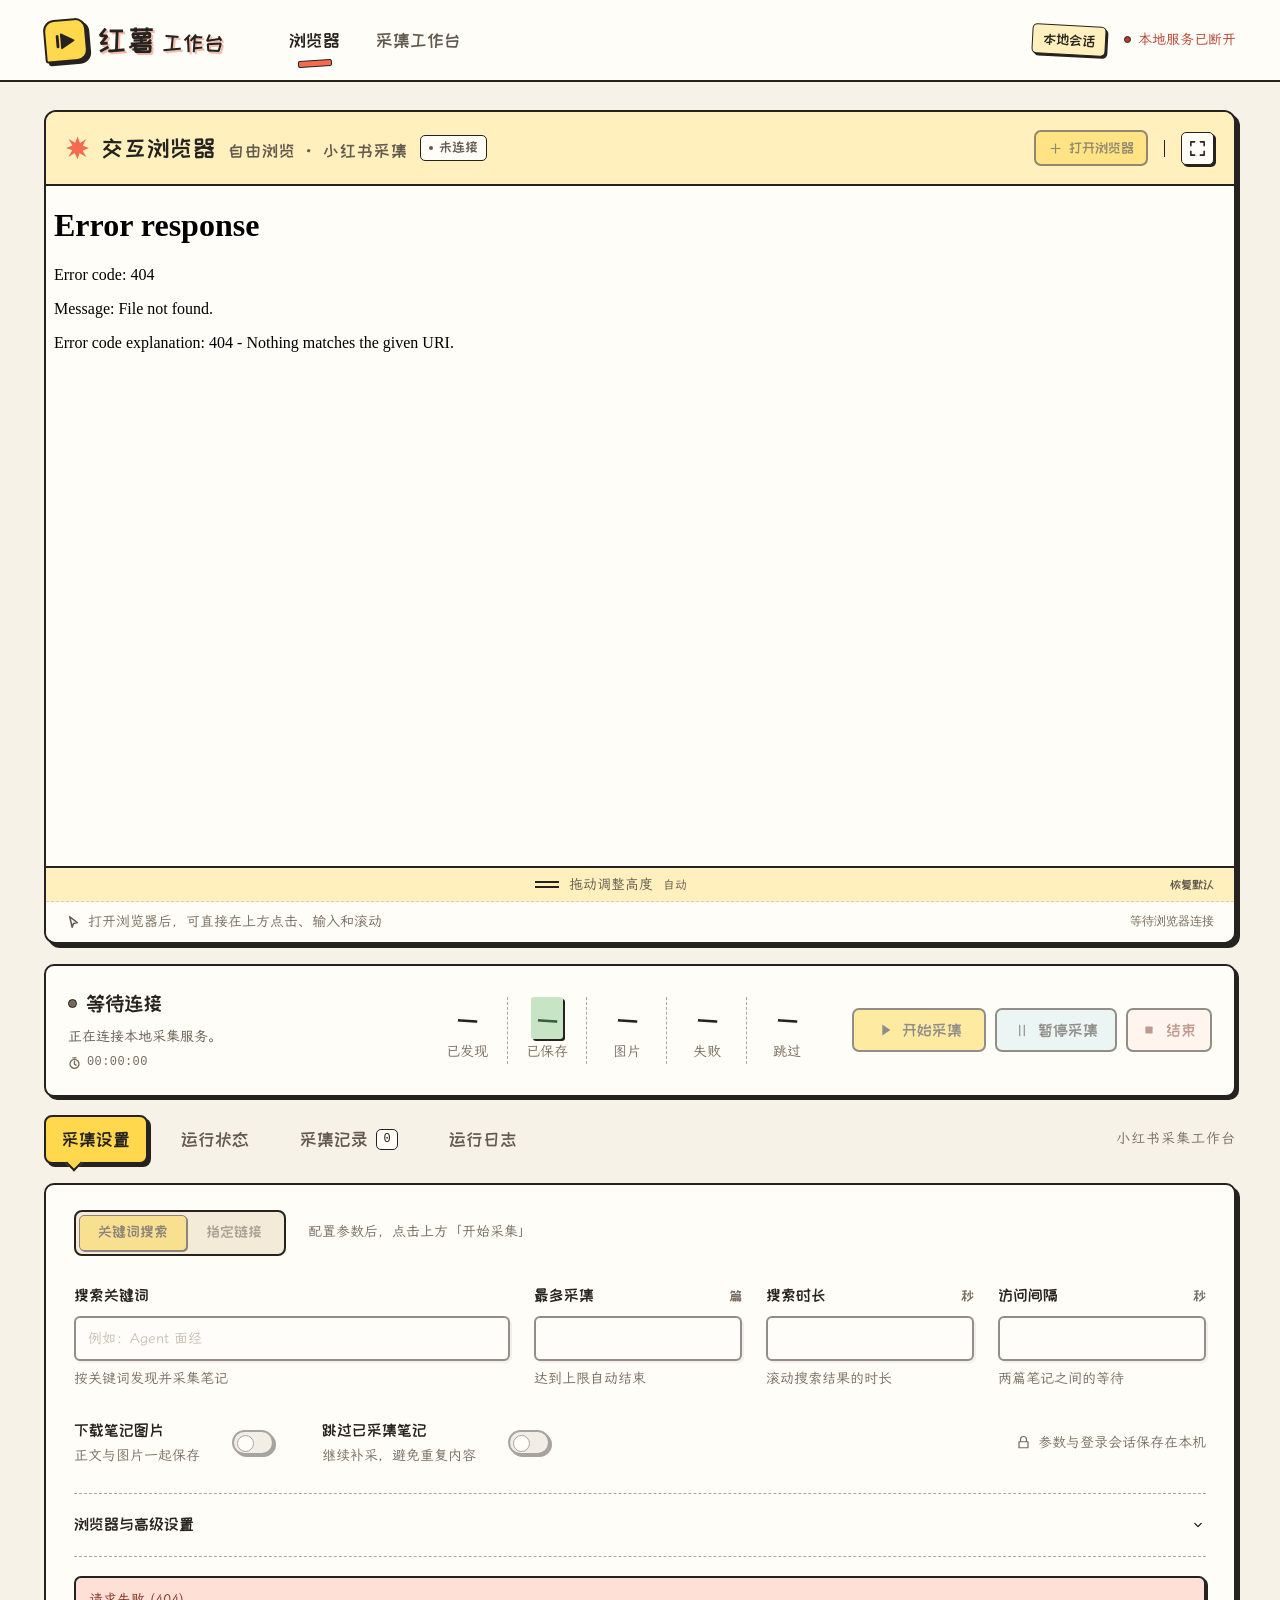
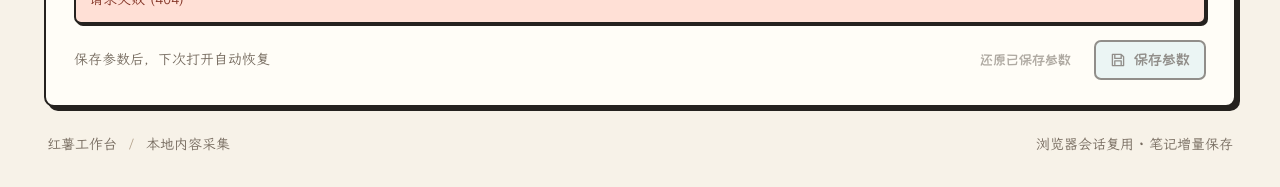
==== static/index.html @ 8e187308 "feat: initialize XHS Studio" ====
<!doctype html>
<html lang="zh-CN">
<head>
  <meta charset="UTF-8">
  <meta name="viewport" content="width=device-width, initial-scale=1">
  <meta name="theme-color" content="#f7f2e8">
  <meta name="color-scheme" content="light">
  <title>小红书采集工作台</title>
  <link rel="icon" href="data:image/svg+xml,%3Csvg xmlns='http://www.w3.org/2000/svg' viewBox='0 0 32 32'%3E%3Crect x='2' y='2' width='28' height='28' rx='7' fill='%23ffd84d' stroke='%2325221f' stroke-width='3'/%3E%3Cpath d='m12 9 11 7-11 7Z' fill='%2325221f'/%3E%3C/svg%3E">
  <link rel="stylesheet" href="/static/typography.css">
  <link rel="stylesheet" href="/static/app.css">
  <script defer src="/static/app.js?v=3.2.2"></script>
</head>
<body>
  <header class="app-header">
    <div class="header-inner">
      <a class="brand" href="#browser-section" aria-label="小红书采集工作台，返回浏览器"><span class="brand-mark" aria-hidden="true"><svg viewBox="0 0 36 36" fill="none"><path d="M13 10.5 26 18 13 25.5Z" fill="currentColor"/><path d="M9 12.5v11" stroke="currentColor" stroke-width="3" stroke-linecap="round"/></svg></span><span class="brand-name">红薯<span>工作台</span></span></a>
      <nav class="header-nav" aria-label="工作区导航"><a class="active" href="#browser-section">浏览器</a><a href="#workspace-console">采集工作台</a></nav>
      <div class="header-meta"><span class="local-badge">本地会话</span><span class="connection" id="connection"><i aria-hidden="true"></i><span id="connection-label">连接服务中</span></span></div>
    </div>
  </header>

  <main class="workspace">
    <section class="browser-panel" id="browser-section" aria-labelledby="browser-title">
      <div class="browser-heading">
        <div class="browser-heading-title"><span class="browser-brand-dot" aria-hidden="true"></span><h1 id="browser-title">交互浏览器<span>自由浏览 · 小红书采集</span></h1><span class="live-label" id="live-label"><i aria-hidden="true"></i>未连接</span></div>
        <div class="browser-heading-actions"><button type="button" class="button compact primary" id="open-browser"><svg viewBox="0 0 20 20" aria-hidden="true"><path d="M10 4v12M4 10h12"/></svg>打开浏览器</button><button type="button" class="button compact secondary" id="takeover-browser" hidden><svg viewBox="0 0 20 20" aria-hidden="true"><path d="m5 3 10 7-5 1-2 5Z"/></svg>接管操作</button><button type="button" class="text-button browser-close" id="close-browser" hidden>关闭浏览器</button><span class="action-divider" aria-hidden="true"></span><button type="button" class="icon-button" id="fullscreen" aria-label="全屏操作浏览器" title="全屏操作"><svg viewBox="0 0 20 20" aria-hidden="true"><path d="M7 3H3v4m10-4h4v4M3 13v4h4m10-4v4h-4"/></svg></button></div>
      </div>
      <div class="browser-embed-wrap" id="browser-embed-wrap"><iframe id="browser-embed" src="/browser?v=3.2.2" title="内嵌交互浏览器，可访问网页、点击、输入和滚动" allow="clipboard-read; clipboard-write; fullscreen" allowfullscreen></iframe></div>
      <div class="browser-resize-row"><button id="browser-height-handle" class="browser-height-handle" type="button" role="separator" aria-orientation="horizontal" aria-controls="browser-embed-wrap" aria-label="调整浏览器高度，可拖动或按上下方向键" aria-valuemin="420" aria-valuemax="1300" aria-valuenow="660"><span class="resize-grip" aria-hidden="true"></span><span>拖动调整高度</span><span id="browser-height-value">自动</span></button><button id="reset-browser-height" class="text-button" type="button" title="恢复自适应高度">恢复默认</button></div>
      <div class="browser-footnote"><span id="interaction-hint"><svg viewBox="0 0 16 16" aria-hidden="true"><path d="m4 2 8 6-4 1-1.5 4Z"/></svg>打开浏览器后，可直接在上方点击、输入和滚动</span><span id="frame-time">等待浏览器连接</span></div>
      <span id="browser-url" hidden>等待打开浏览器</span><span id="browser-engine" hidden>BROWSER</span>
    </section>

    <section class="run-strip" aria-label="当前运行状态与任务控制">
      <div class="run-summary"><div class="state-label" id="state-label"><i aria-hidden="true"></i><span id="state-title">等待连接</span></div><p id="state-message" class="state-message">正在连接本地采集服务。</p><div class="run-timer"><svg viewBox="0 0 16 16" aria-hidden="true"><circle cx="8" cy="8.5" r="5.5"/><path d="M8 5v4l2 1M6 1h4"/></svg><span class="sr-only">本次运行时长</span><strong id="elapsed">00:00:00</strong></div></div>
      <div class="metrics"><div><strong id="count-discovered">—</strong><span>已发现</span></div><div><strong class="metric-accent" id="count-success">—</strong><span>已保存</span></div><div><strong id="count-images">—</strong><span>图片</span></div><div><strong id="count-failed">—</strong><span>失败</span></div><div><strong id="count-skipped">—</strong><span>跳过</span></div></div>
      <div class="job-actions"><div class="job-buttons"><button class="button primary start-button" id="start-job" type="submit" form="config-form"><svg viewBox="0 0 20 20" aria-hidden="true"><path d="m7 4 9 6-9 6V4Z" fill="currentColor" stroke="none"/></svg>开始采集</button><button class="button secondary" id="pause-job" type="button" disabled><span id="pause-symbol" aria-hidden="true">Ⅱ</span><span id="pause-label">暂停采集</span></button><button class="button stop-button" id="stop-job" type="button" disabled><svg viewBox="0 0 20 20" aria-hidden="true"><rect x="6" y="6" width="8" height="8" rx="1" fill="currentColor" stroke="none"/></svg>结束</button></div><button class="text-button retry-button" id="retry-job" type="button" hidden>重试失败 / 待补采笔记 <span aria-hidden="true">↻</span></button></div>
      <p class="inline-error status-error" id="job-error" role="alert" hidden></p>
    </section>

    <section class="workspace-console" id="workspace-console" aria-label="采集工作台">
      <div class="console-heading"><div class="tabs" role="tablist" aria-label="采集工作区"><button id="settings-tab" data-workspace-tab="settings" type="button" role="tab" aria-selected="true" aria-controls="settings-panel" class="active">采集设置</button><button id="status-tab" data-workspace-tab="status" type="button" role="tab" aria-selected="false" aria-controls="status-panel" tabindex="-1">运行状态</button><button id="results-tab" data-workspace-tab="results" type="button" role="tab" aria-selected="false" aria-controls="results-panel" tabindex="-1">采集记录 <span id="result-total">0</span></button><button id="logs-tab" data-workspace-tab="logs" type="button" role="tab" aria-selected="false" aria-controls="logs-panel" tabindex="-1">运行日志 <span class="log-indicator" id="log-indicator" aria-hidden="true"></span></button></div><span class="console-caption">小红书采集工作台</span></div>
      <div id="settings-panel" class="console-panel" role="tabpanel" aria-labelledby="settings-tab">
        <form id="config-form">
          <div class="settings-topline"><div class="segmented" role="group" aria-label="采集模式"><button type="button" class="selected" data-mode="search" aria-pressed="true">关键词搜索</button><button type="button" data-mode="urls" aria-pressed="false">指定链接</button></div><p class="settings-caption">配置参数后，点击上方「开始采集」</p></div>
          <fieldset class="source-fields"><legend class="sr-only">采集参数</legend><div class="config-grid"><div id="keyword-group" class="field keyword-field"><label for="keyword" id="keyword-label">搜索关键词</label><input id="keyword" name="keyword" type="text" placeholder="例如：Agent 面经" maxlength="80" autocomplete="off" required><span class="field-help" id="keyword-help">按关键词发现并采集笔记</span></div><div class="field"><label for="max_notes">最多采集<span>篇</span></label><input id="max_notes" name="max_notes" type="number" min="1" max="500" step="1" required><span class="field-help">达到上限自动结束</span></div><div class="field" id="search-time-group"><label for="search_seconds">搜索时长<span>秒</span></label><input id="search_seconds" name="search_seconds" type="number" min="1" max="3600" step="1" required><span class="field-help">滚动搜索结果的时长</span></div><div class="field"><label for="interval_seconds">访问间隔<span>秒</span></label><input id="interval_seconds" name="interval_seconds" type="number" min="1" max="60" step="0.5" required><span class="field-help">两篇笔记之间的等待</span></div></div><div id="urls-group" class="field urls-field" hidden><label for="urls">笔记链接</label><textarea id="urls" name="urls" rows="5" spellcheck="false" placeholder="粘贴小红书笔记链接，每行一个"></textarea><span class="field-help">保留链接中的完整参数，支持一次导入多篇笔记。</span></div></fieldset>
          <div class="capture-options"><label class="switch-row" for="download_images"><span>下载笔记图片<small>正文与图片一起保存</small></span><input id="download_images" name="download_images" type="checkbox" role="switch"><i aria-hidden="true"></i></label><label class="switch-row" for="skip_existing"><span>跳过已采集笔记<small>继续补采，避免重复内容</small></span><input id="skip_existing" name="skip_existing" type="checkbox" role="switch"><i aria-hidden="true"></i></label><div class="capture-note"><svg viewBox="0 0 20 20" aria-hidden="true"><path d="M6 9V6a4 4 0 0 1 8 0v3M4 9h12v8H4Z"/></svg><span>参数与登录会话保存在本机</span></div></div>
          <details class="advanced"><summary><span>浏览器与高级设置</span><svg viewBox="0 0 20 20" aria-hidden="true"><path d="m6 8 4 4 4-4"/></svg></summary><div class="advanced-grid"><div class="field"><label for="browser">浏览器内核</label><select id="browser" name="browser"><option value="auto">自动选择</option><option value="chrome">Google Chrome</option><option value="edge">Microsoft Edge</option></select></div><div class="field"><label for="page_timeout">页面超时<span>秒</span></label><input id="page_timeout" name="page_timeout" type="number" min="5" max="120" step="1" required></div><div class="field"><label for="retries">失败重试<span>次</span></label><input id="retries" name="retries" type="number" min="0" max="3" step="1" required></div><div class="field"><label for="naming">图片命名方式</label><select id="naming" name="naming"><option value="title">笔记标题</option><option value="id">笔记 ID</option><option value="content">笔记正文</option></select></div></div><label class="switch-row browser-option" for="headless"><span>页内运行<small>开启时直接在本页操作；关闭后同时显示独立浏览器窗口，下次启动生效</small></span><input id="headless" name="headless" type="checkbox" role="switch" checked><i aria-hidden="true"></i></label></details>
          <div class="settings-footer"><p class="inline-error" id="form-error" role="alert" hidden></p><span class="settings-note">保存参数后，下次打开自动恢复</span><div class="save-row"><button class="text-button" id="reset-config" type="button">还原已保存参数</button><button class="button secondary" id="save-config" type="button"><svg viewBox="0 0 20 20" aria-hidden="true"><path d="M4 3h10l3 3v11H3V3Zm2 0v5h8V3M6 17v-6h8v6"/></svg>保存参数</button></div></div>
        </form>
      </div>
      <div id="status-panel" class="console-panel" role="tabpanel" aria-labelledby="status-tab" hidden><div class="progress-section"><div class="subheading"><h2>任务进度</h2><span id="progress-label">未开始</span></div><div class="progress-track" role="progressbar" id="progress-track" aria-label="处理进度" aria-valuemin="0" aria-valuemax="100" aria-valuenow="0"><div id="progress-fill"></div></div><ol class="steps"><li data-step="browser"><span class="step-marker">1</span><div><strong>准备浏览器</strong><small>连接浏览器与登录账号</small></div><span class="step-result"></span></li><li data-step="search"><span class="step-marker">2</span><div><strong>发现内容</strong><small>检索关键词或导入链接</small></div><span class="step-result"></span></li><li data-step="collect"><span class="step-marker">3</span><div><strong>采集与整理</strong><small>提取正文并保存图片</small></div><span class="step-result"></span></li><li data-step="export"><span class="step-marker">4</span><div><strong>完成与导出</strong><small>保存本地内容资料库</small></div><span class="step-result"></span></li></ol></div><div class="status-detail-row"><div class="current-task" id="current-task"><span class="detail-label">当前笔记</span><p id="current-note">暂无正在处理的笔记</p></div><div class="login-guidance" id="login-guidance"><svg viewBox="0 0 20 20" aria-hidden="true"><circle cx="10" cy="10" r="7"/><path d="M10 9v5M10 6v.5"/></svg><p><strong>在上方浏览器完成登录</strong>使用小红书 App 扫码。需要验证时，采集会暂停，完成后点击「继续采集」。</p></div></div></div>
      <div id="results-panel" class="console-panel records-panel" role="tabpanel" aria-labelledby="results-tab" hidden><div class="records-heading"><p>本次任务采集的笔记</p><div id="export-links" class="export-links"></div></div><div class="table-wrapper"><table><thead><tr><th>笔记内容</th><th>类型</th><th>图片</th><th>状态</th><th><span class="sr-only">查看原文</span></th></tr></thead><tbody id="results-body"></tbody></table></div><div class="activity-empty" id="results-empty"><span class="empty-icon" aria-hidden="true"><svg viewBox="0 0 32 32"><path d="M10 5H6v23h20V5h-4M12 3h8v5h-8Zm-1 11h10m-10 5h10m-10 5h6"/></svg></span><strong>暂无采集记录</strong><p>开始任务后，笔记内容与导出文件会出现在这里。</p></div></div>
      <div id="logs-panel" class="console-panel log-panel" role="tabpanel" aria-labelledby="logs-tab" hidden><div class="records-heading"><p>浏览器操作、采集进度与异常记录</p><span class="log-caption">随任务实时更新</span></div><div id="logs-list" class="logs-list" aria-live="off"></div><div class="activity-empty" id="logs-empty"><span class="empty-icon" aria-hidden="true"><svg viewBox="0 0 32 32"><rect x="4" y="5" width="24" height="22" rx="3"/><path d="m9 12 4 4-4 4m8 0h6"/></svg></span><strong>等待运行事件</strong><p>打开浏览器或启动采集后，运行日志将显示在这里。</p></div></div>
    </section>
    <footer class="workspace-footer"><span>红薯工作台<span class="footer-divider">/</span>本地内容采集</span><span>浏览器会话复用 · 笔记增量保存</span></footer>
  </main>
  <div id="toast" class="toast" role="status" aria-live="polite" hidden><span id="toast-message"></span><button type="button" id="dismiss-toast" aria-label="关闭提示">×</button></div>
</body>
</html>
---- static/typography.css ----
/* Self-hosted OFL fonts. Attribution and original licenses: ./fonts/SOURCES.md */
@font-face {
  font-family: "XHS Comic";
  src: url("./fonts/zcool-kuaile-regular.woff2") format("woff2");
  font-style: normal;
  font-weight: 400;
  font-display: swap;
}

@font-face {
  font-family: "XHS Hand";
  src: url("./fonts/lxgw-wenkai-regular.woff2") format("woff2");
  font-style: normal;
  font-weight: 400;
  font-display: swap;
}

:root {
  --font-display: "XHS Comic", "XHS Hand", "KaiTi", cursive;
  --font-body: "XHS Hand", "KaiTi", "Microsoft YaHei", sans-serif;
}
---- static/app.css ----
@charset "UTF-8";

:root{
color-scheme:light;
--canvas:#f7f2e8;
--panel:#fffdf7;
--raised:#fff0bd;
--input:#fffefb;
--ink:#25221f;
--line:#25221f;
--line-soft:#d8ccba;
--text:#25221f;
--muted:#62594f;
--dim:#756a5e;
--orange:#ffd84d;
--orange-hover:#ffe57e;
--orange-soft:#fff0bd;
--coral:#f46b50;
--sky:#81cfe2;
--mint:#c7e4c4;
--green:#416c48;
--red:#b53d2b;
--font:var(--font-body);
--mono:"Cascadia Mono","Consolas",monospace;
--hard-shadow:4px 4px 0 var(--ink)}

*{
box-sizing:border-box}
html{
scroll-behavior:smooth;
scroll-padding-top:24px}
body{
margin:0;
background:var(--canvas);
color:var(--text);
font:15px/1.6 var(--font);
-webkit-font-smoothing:antialiased;
background-color:var(--canvas);
background-image:radial-gradient(#25221f14 .65px,transparent .65px);
background-size:18px 18px}
button,input,textarea,select{
font:inherit;
transition:background-color .16s,color .16s,box-shadow .16s,transform .16s,opacity .16s}
button,a,input,textarea,select,summary{
-webkit-tap-highlight-color:transparent}
button{
cursor:pointer;
color:inherit}
button:disabled{
cursor:not-allowed;
opacity:.5;
box-shadow:none;
transform:none}
a{
color:inherit;
text-decoration:none}
button,input,textarea,select{
transition:border-color .18s,background-color .18s,color .18s,opacity .18s}
button:focus-visible,a:focus-visible,summary:focus-visible,iframe:focus-visible{
outline:3px solid var(--sky);
outline-offset:4px}
input:focus,textarea:focus,select:focus{
outline:none;
border-color:var(--ink);
box-shadow:3px 3px 0 var(--sky);
background:#ffffff}
[hidden]{
display:none!important}
svg{
display:block;
fill:none;
stroke:currentColor;
stroke-width:1.65;
stroke-linecap:round;
stroke-linejoin:round}
h1,h2,h3,p{
margin:0}
::selection{
background:#ffd84d;
color:var(--ink)}
::-webkit-scrollbar{
width:7px;
height:7px}
::-webkit-scrollbar-track{
background:transparent}
::-webkit-scrollbar-thumb{
background:#aa9778;
border-radius:8px}

/* Comic lettering is scoped to UI labels; the browser page keeps its own type. */
.brand-name,.header-nav,.local-badge,.browser-heading h1,.button,.text-button,.tabs,.segmented,.field label,.switch-row>span,.advanced summary,.state-label,.subheading h2,.steps strong,.detail-label,.login-guidance strong,.activity-empty strong,th,.export-links{
font-family:var(--font-display)}
.button:active:not(:disabled),.icon-button:active:not(:disabled){
transform:translate(2px,2px);
box-shadow:1px 1px 0 var(--ink)}
.tabs button:not(.active):hover{
background:var(--panel);
border-color:#b9a990}
.activity-empty strong{
position:relative}
.activity-empty strong:after{
content:"";
display:block;
height:5px;
background:var(--orange);
border:1px solid var(--ink);
border-radius:50%;
margin-top:-5px;
position:relative;
z-index:0;
transform:rotate(-2deg)}
/* Full-width live browser, then transport and content-height work panels. */
.app-header{
height:82px;
border-bottom:2px solid var(--ink);
background:var(--panel)}
.header-inner{
max-width:1680px;
padding:0 44px;
margin:auto;
height:100%;
display:flex;
align-items:center;
gap:64px}
.brand{
display:flex;
align-items:center;
gap:11px;
flex-shrink:0}
.brand-mark{
width:43px;
height:43px;
display:grid;
place-items:center;
border-radius:11px 11px 11px 3px;
background:var(--orange);
color:var(--ink);
border:2px solid var(--ink);
box-shadow:3px 3px 0 var(--ink);
transform:rotate(-5deg)}
.brand-mark svg{
width:34px;
height:34px}
.brand-name{
font-size:30px;
font-weight:400;
letter-spacing:1px;
color:var(--ink);
line-height:1.2;
text-shadow:2px 2px 0 #f4bbaa}
.brand-name>span{
color:var(--text);
font-size:22px;
font-weight:400;
letter-spacing:1px;
margin-left:6px}
.header-nav{
align-self:stretch;
display:flex;
align-items:stretch;
gap:36px}
.header-nav a{
display:flex;
align-items:center;
position:relative;
color:var(--muted);
font-size:18px;
font-weight:400;
white-space:nowrap}
.header-nav a:hover{
color:var(--text)}
.header-nav a.active{
color:var(--ink)}
.header-nav a.active:after{
position:absolute;
content:"";
bottom:13px;
left:50%;
transform:translateX(-50%) rotate(-4deg);
width:32px;
height:5px;
background:var(--coral);
border-radius:2px;
border:1px solid var(--ink)}
.header-meta{
display:flex;
gap:18px;
align-items:center;
margin-left:auto}
.local-badge{
padding:3px 10px;
border-radius:5px;
color:var(--ink);
background:var(--raised);
font-size:14px;
white-space:nowrap;
border:1.5px solid var(--ink);
box-shadow:2px 2px 0 var(--ink);
transform:rotate(3deg)}
.connection{
display:flex;
align-items:center;
gap:7px;
color:var(--dim);
font-size:14px;
white-space:nowrap}
.connection i{
width:7px;
height:7px;
border-radius:50%;
background:var(--dim);
border:1px solid var(--ink)}
.connection.connected{
color:var(--muted)}
.connection.connected i{
background:var(--green)}
.connection.disconnected{
color:var(--red)}
.connection.disconnected i{
background:var(--red)}

.workspace{
max-width:1680px;
margin:0 auto;
padding:28px 44px 0}
.browser-panel{
border:2px solid var(--ink);
background:var(--panel);
border-radius:12px;
overflow:hidden;
scroll-margin-top:22px;
box-shadow:var(--hard-shadow)}
.browser-heading{
display:flex;
align-items:center;
justify-content:space-between;
gap:20px;
min-height:72px;
padding:12px 20px;
background:var(--raised)}
.browser-heading-title{
display:flex;
align-items:center;
gap:12px;
min-width:0}
.browser-brand-dot{
width:23px;
height:23px;
background:var(--coral);
border-radius:0;
clip-path:polygon(50% 0,61% 28%,88% 11%,73% 40%,100% 50%,72% 62%,89% 89%,59% 73%,50% 100%,38% 72%,10% 89%,27% 60%,0 50%,28% 39%,11% 11%,40% 27%)}
.browser-heading h1{
font-size:24px;
font-weight:400;
white-space:nowrap;
letter-spacing:1px}
.browser-heading h1>span{
font-size:17px;
color:var(--muted);
font-weight:400;
margin-left:12px}
.live-label{
display:flex;
align-items:center;
gap:6px;
color:var(--muted);
border:1.5px solid var(--ink);
padding:1px 8px;
font:14px/1.55 var(--font-display);
border-radius:5px;
white-space:nowrap;
background:var(--panel)}
.live-label i{
width:4px;
height:4px;
background:currentColor;
border-radius:50%}
.live-label.online{
color:#355e3e;
background:var(--mint);
border-color:var(--ink)}
.browser-heading-actions{
display:flex;
align-items:center;
gap:16px}
.button{
min-height:42px;
border:2px solid var(--ink);
padding:8px 17px;
border-radius:7px;
display:inline-flex;
align-items:center;
justify-content:center;
gap:8px;
line-height:1.5;
font-size:16px;
font-weight:400;
white-space:nowrap;
box-shadow:3px 3px 0 var(--ink)}
.button svg{
width:18px;
height:18px;
flex-shrink:0}
.primary{
background:var(--orange);
color:var(--ink);
border-color:var(--ink)}
.primary:hover:not(:disabled){
background:var(--orange-hover);
border-color:var(--ink);
transform:translate(-1px,-1px);
box-shadow:4px 4px 0 var(--ink)}
.secondary{
background:#d9eef2;
border-color:var(--ink);
color:var(--ink)}
.secondary:hover:not(:disabled){
background:var(--sky);
border-color:var(--ink);
transform:translate(-1px,-1px);
box-shadow:4px 4px 0 var(--ink)}
.compact{
padding:5px 12px;
min-height:36px;
font-size:14px;
gap:6px;
box-shadow:2px 2px 0 var(--ink)}
.compact svg{
width:15px;
height:15px}
.text-button{
border:0;
background:none;
padding:5px 0;
font-size:14px;
color:var(--muted);
white-space:nowrap;
text-underline-offset:4px}
.text-button:hover:not(:disabled){
color:var(--ink);
text-decoration:underline;
text-decoration-color:var(--coral);
text-decoration-thickness:2px}
.browser-close{
font-size:14px}
.action-divider{
height:17px;
width:1px;
background:var(--line)}
.icon-button{
width:33px;
height:33px;
padding:5px;
border:1.5px solid var(--ink);
border-radius:5px;
background:var(--panel);
color:var(--ink);
display:grid;
place-items:center;
box-shadow:2px 2px 0 var(--ink)}
.icon-button svg{
width:19px;
height:19px}
.icon-button:hover:not(:disabled){
color:var(--ink);
background:var(--sky)}
.browser-embed-wrap{
height:var(--browser-height,clamp(660px,76vh,1080px));
min-height:420px;
max-height:1300px;
background:var(--panel);
border-top:2px solid var(--ink);
border-bottom:2px solid var(--ink)}
#browser-embed{
display:block;
width:100%;
height:100%;
border:none;
background:var(--panel)}
.browser-resize-row{
display:flex;
align-items:center;
gap:14px;
padding:2px 20px;
min-height:34px;
background:var(--raised);
border-bottom:1px dashed var(--line-soft)}
.browser-height-handle{
display:flex;
align-items:center;
justify-content:center;
gap:10px;
flex:1;
min-width:0;
padding:4px 8px;
border:0;
background:transparent;
color:var(--muted);
font:14px var(--font-body);
cursor:ns-resize;
touch-action:none;
user-select:none}
.browser-height-handle:disabled{cursor:not-allowed}
.resize-grip{
width:24px;
height:7px;
border-top:2px solid var(--ink);
border-bottom:2px solid var(--ink)}
#browser-height-value{font-size:12px;font-variant-numeric:tabular-nums}
.browser-resize-row>.text-button{font-size:12px;white-space:nowrap}
.browser-panel.resizing #browser-embed{pointer-events:none}
.browser-footnote{
min-height:40px;
padding:8px 20px;
display:flex;
justify-content:space-between;
align-items:center;
gap:20px;
color:var(--dim);
font-size:14px;
background:var(--panel)}
.browser-footnote>span:first-child{
display:flex;
gap:7px;
align-items:center}
.browser-footnote svg{
width:15px;
height:15px;
flex-shrink:0;
color:var(--muted)}
#frame-time{
font-family:var(--mono);
font-size:12px;
white-space:nowrap}

/* The monitor and transport controls remain visible without changing tabs. */
.run-strip{
display:grid;
grid-template-columns:minmax(220px,1fr) minmax(320px,1.2fr) auto;
align-items:center;
gap:26px;
padding:22px 22px;
border-bottom:1px solid var(--line-soft);
margin-top:20px;
background:var(--panel);
border:2px solid var(--ink);
border-radius:10px;
box-shadow:3px 3px 0 var(--ink)}
.run-summary{
min-width:0}
.state-label{
display:flex;
align-items:center;
gap:9px;
font-weight:400;
font-size:21px;
line-height:1.5}
.state-label i{
width:9px;
height:9px;
border-radius:50%;
background:var(--dim);
flex-shrink:0;
border:1.5px solid var(--ink)}
.state-label.running i{
background:var(--coral);
box-shadow:0 0 0 4px #f46b5026;
animation:pulse 2s ease-in-out infinite}
.state-label.paused i,.state-label.waiting_login i{
background:var(--orange)}
.state-label.completed i,.state-label.ready i{
background:var(--green)}
.state-label.error i{
background:var(--red)}
.state-message{
color:var(--muted);
font-size:14px;
line-height:1.7;
margin-top:5px;
overflow-wrap:anywhere;
max-width:500px}
.run-timer{
display:flex;
align-items:center;
gap:6px;
margin-top:5px;
color:var(--dim)}
.run-timer svg{
width:13px;
height:13px}
.run-timer strong{
font:12px/1.6 var(--mono);
font-weight:400;
letter-spacing:.4px}
.metrics{
display:grid;
grid-template-columns:repeat(5,1fr);
align-items:center}
.metrics>div{
display:flex;
flex-direction:column;
align-items:center;
gap:2px;
padding:0 10px;
min-width:0}
.metrics>div+div{
border-left:1px dashed #b6a790}
.metrics strong{
font:31px/1.35 var(--font-display);
font-weight:400;
font-variant-numeric:tabular-nums;
letter-spacing:-.5px}
.metrics>div>span{
font-size:14px;
color:var(--dim);
white-space:nowrap}
.metrics .metric-accent{
color:#355e3e;
background:var(--mint);
padding:0 5px;
border-radius:3px;
box-shadow:2px 2px 0 #25221f}
.job-actions{
display:flex;
flex-direction:column;
align-items:flex-end;
gap:8px}
.job-buttons{
display:flex;
align-items:center;
gap:9px}
.start-button{
min-width:134px}
.stop-button{
color:#813a2e;
background:#ffede6;
border-color:var(--ink);
padding-left:12px;
padding-right:14px}
.stop-button:hover:not(:disabled){
color:#692a1f;
background:#ffc9b7;
border-color:var(--ink)}
.retry-button{
color:#914a25;
font-size:14px}
.retry-button span{
font-size:17px;
margin-left:4px}
.inline-error{
color:#813123;
background:#ffe0d6;
border:2px solid var(--ink);
border-radius:7px;
padding:10px 13px;
font-size:14px;
line-height:1.7;
overflow-wrap:anywhere;
box-shadow:2px 2px 0 var(--ink)}
.status-error{
grid-column:1/-1}

.workspace-console{
scroll-margin-top:20px}
.console-heading{
min-height:86px;
display:flex;
align-items:center;
justify-content:space-between;
gap:24px}
.tabs{
display:flex;
gap:15px;
align-items:center}
.tabs button{
display:flex;
align-items:center;
gap:8px;
position:relative;
background:transparent;
border:2px solid transparent;
padding:8px 16px;
font-size:18px;
font-weight:400;
color:var(--muted);
white-space:nowrap;
border-radius:8px}
.tabs button:hover{
color:var(--text)}
.tabs button.active{
color:var(--text);
font-weight:400;
background:var(--orange);
border-color:var(--ink);
box-shadow:3px 3px 0 var(--ink)}
.tabs button.active:after{
position:absolute;
content:"";
width:10px;
height:10px;
border-radius:0;
background:var(--orange);
bottom:-7px;
left:22px;
border-bottom:2px solid var(--ink);
border-right:2px solid var(--ink);
transform:rotate(45deg)}
.tabs button>span:not(.log-indicator){
min-width:22px;
height:21px;
border-radius:5px;
padding:0 5px;
color:var(--ink);
background:var(--panel);
font:12px/19px var(--mono);
font-weight:400;
text-align:center;
border:1px solid var(--ink)}
.log-indicator{
width:5px;
height:5px;
border-radius:50%;
background:transparent}
.log-indicator.new{
background:var(--coral)}
.console-caption{
align-self:center;
font-size:14px;
color:var(--dim);
letter-spacing:1px}
.console-panel{
background:var(--panel);
border:2px solid var(--ink);
border-radius:10px;
padding:25px 28px;
box-shadow:var(--hard-shadow)}
.settings-topline{
display:flex;
align-items:center;
gap:22px;
margin-bottom:27px}
.segmented{
display:inline-flex;
background:#f3ead8;
padding:3px;
border:2px solid var(--ink);
border-radius:8px;
flex-shrink:0}
.segmented button{
border:1.5px solid transparent;
background:transparent;
border-radius:5px;
min-height:36px;
padding:5px 18px;
font-size:15px;
line-height:1.5;
color:var(--muted)}
.segmented button:hover:not(:disabled){
color:var(--text)}
.segmented button.selected{
background:var(--orange);
color:var(--ink);
border-color:var(--ink);
box-shadow:1px 1px 0 var(--ink)}
.settings-caption{
font-size:14px;
color:var(--dim)}
fieldset{
border:0;
padding:0;
margin:0;
min-width:0}
.config-grid{
display:grid;
grid-template-columns:minmax(250px,2.1fr) repeat(3,minmax(130px,1fr));
gap:24px}
.config-grid:has(#search-time-group[hidden]){
grid-template-columns:minmax(0,2.1fr) repeat(2,minmax(0,1fr))}
.field{
display:flex;
flex-direction:column;
min-width:0}
.field label{
display:flex;
gap:12px;
justify-content:space-between;
align-items:baseline;
margin-bottom:9px;
font-size:16px;
line-height:1.5;
color:var(--ink);
font-weight:400}
.field label>span{
color:var(--dim);
font-weight:400;
font-size:14px}
input[type=text],input[type=number],textarea,select{
width:100%;
min-width:0;
border:2px solid var(--ink);
border-radius:6px;
background:var(--input);
color:var(--text);
padding:9px 12px;
min-height:45px;
line-height:1.5;
font-size:15px;
box-shadow:2px 2px 0 #25221f1c}
input[type=number]{
font-family:var(--mono);
font-size:14px}
input::placeholder,textarea::placeholder{
color:#8c7d6b;
font-size:14px}
input:disabled,textarea:disabled,select:disabled{
opacity:.5;
cursor:not-allowed}
textarea{
resize:vertical}
select{
padding-right:28px}
.field-help{
font-size:14px;
color:var(--dim);
margin-top:7px;
line-height:1.6}
.urls-field{
margin-top:23px}
.capture-options{
display:flex;
align-items:center;
gap:48px;
padding:28px 0 26px}
.switch-row{
position:relative;
display:flex;
align-items:center;
gap:32px;
cursor:pointer}
.switch-row>span{
font-size:16px;
line-height:1.5;
white-space:nowrap}
.switch-row small{
display:block;
margin-top:3px;
font-size:14px;
font-weight:400;
color:var(--dim);
line-height:1.6;
white-space:normal;
font-family:var(--font-body)}
.switch-row input{
position:absolute;
opacity:0;
width:42px;
height:25px;
right:0;
margin:0;
cursor:pointer}
.switch-row>i{
width:42px;
height:25px;
border:2px solid var(--ink);
border-radius:20px;
background:#e2d9cb;
position:relative;
flex-shrink:0;
transition:background .18s,border-color .18s;
box-shadow:2px 2px 0 var(--ink)}
.switch-row>i:after{
content:"";
position:absolute;
width:15px;
height:15px;
left:3px;
top:3px;
border-radius:50%;
background:var(--panel);
transition:transform .18s,background .18s;
border:1.5px solid var(--ink)}
.switch-row input:checked+i{
background:var(--orange);
border-color:var(--ink)}
.switch-row input:checked+i:after{
background:var(--ink);
transform:translateX(17px)}
.switch-row input:focus-visible+i{
outline:2px solid var(--orange);
outline-offset:3px}
.switch-row input:disabled+i{
opacity:.4;
cursor:not-allowed}
.capture-note{
color:var(--dim);
display:flex;
align-items:center;
gap:7px;
font-size:14px;
margin-left:auto}
.capture-note svg{
width:15px;
height:15px;
flex-shrink:0}
.advanced{
border-top:1px dashed #b6a790}
.advanced summary{
list-style:none;
display:flex;
align-items:center;
justify-content:space-between;
gap:20px;
cursor:pointer;
color:var(--ink);
font-size:16px;
padding:18px 0}
.advanced summary::-webkit-details-marker{
display:none}
.advanced summary:hover{
color:var(--text)}
.advanced summary svg{
width:16px;
height:16px;
transition:transform .18s}
.advanced[open] summary svg{
transform:rotate(180deg)}
.advanced-grid{
display:grid;
grid-template-columns:minmax(220px,1.3fr) repeat(2,minmax(140px,1fr)) minmax(180px,1.2fr);
gap:24px;
padding:2px 0 23px}
.browser-option{
width:fit-content;
max-width:100%;
padding-bottom:22px;
gap:28px}
.settings-footer{
display:flex;
align-items:center;
justify-content:space-between;
flex-wrap:wrap;
gap:16px;
border-top:1px dashed #b6a790;
padding-top:19px}
.settings-footer .inline-error{
flex-basis:100%}
.settings-note{
color:var(--dim);
font-size:14px}
.save-row{
display:flex;
gap:23px;
align-items:center;
margin-left:auto}
.save-row .button{
min-height:37px;
font-size:15px;
padding:7px 14px}
.save-row .button svg{
width:16px;
height:16px}
.save-row .text-button{
font-size:14px}

.subheading{
display:flex;
align-items:center;
justify-content:space-between;
gap:20px}
.subheading h2{
font-size:20px;
font-weight:400}
.subheading>span{
font:14px var(--mono);
color:var(--muted)}
.progress-track{
height:9px;
width:100%;
border-radius:10px;
background:#ede4d3;
overflow:hidden;
margin-top:16px;
border:1.5px solid var(--ink)}
.progress-track>div{
height:100%;
width:0;
max-width:100%;
border-radius:5px;
background:repeating-linear-gradient(135deg,var(--orange),var(--orange) 10px,#f1bd21 10px,#f1bd21 14px);
transition:width .35s ease;
border-right:1.5px solid var(--ink)}
.steps{
margin:26px 0 31px;
padding:0;
list-style:none;
display:grid;
grid-template-columns:repeat(4,1fr);
gap:22px}
.steps li{
display:flex;
align-items:flex-start;
gap:11px;
min-width:0}
.step-marker{
width:31px;
height:31px;
margin-top:1px;
flex-shrink:0;
display:grid;
place-items:center;
font:14px var(--mono);
border:2px solid var(--ink);
background:#f3ead8;
color:var(--dim);
border-radius:50%;
box-shadow:2px 2px 0 var(--ink)}
.steps strong{
font-size:16px;
font-weight:400;
color:var(--ink);
line-height:1.6}
.steps small{
display:block;
font-size:14px;
line-height:1.7;
margin-top:4px;
color:var(--dim)}
.steps .active .step-marker{
background:var(--orange);
color:var(--ink);
border-color:var(--ink)}
.steps .active strong{
color:#813a2e}
.steps .done .step-marker{
background:var(--mint);
border-color:var(--ink);
color:#355e3e}
.steps .done strong{
color:#355e3e}
.step-result{
color:#813a2e;
font-size:12px;
white-space:nowrap;
line-height:31px}
.status-detail-row{
display:grid;
grid-template-columns:1fr 1fr;
gap:24px;
border-top:1px dashed #b6a790;
padding-top:25px}
.current-task{
min-width:0}
.detail-label{
font-size:14px;
color:var(--dim)}
.current-task p{
font-size:15px;
color:var(--muted);
overflow-wrap:anywhere;
margin-top:5px}
.login-guidance{
display:flex;
gap:10px;
color:var(--dim);
font-size:14px;
line-height:1.8}
.login-guidance svg{
width:19px;
height:19px;
flex-shrink:0;
color:#705428;
margin-top:1px}
.login-guidance strong{
display:block;
margin-bottom:3px;
color:#513e26;
font-weight:400;
font-size:16px}

.records-panel,.log-panel{
padding:0;
overflow:hidden}
.records-heading{
display:flex;
align-items:center;
justify-content:space-between;
gap:20px;
min-height:63px;
padding:15px 27px}
.records-heading>p{
font-size:15px;
color:var(--muted)}
.export-links{
display:flex;
justify-content:flex-end;
gap:9px;
flex-wrap:wrap}
.export-links a{
font-size:14px;
color:var(--ink);
padding:4px 10px;
border-radius:5px;
background:var(--raised);
border:1.5px solid var(--ink);
box-shadow:2px 2px 0 var(--ink)}
.export-links a:hover{
background:var(--orange);
color:var(--ink)}
.table-wrapper{
overflow:auto;
max-height:485px;
scrollbar-width:thin}
table{
width:100%;
border-collapse:collapse;
text-align:left;
font-size:14px}
thead{
position:sticky;
top:0;
z-index:1;
background:var(--raised);
color:var(--ink);
font-size:15px}
th{
padding:11px 20px;
font-weight:400;
white-space:nowrap;
border-top:1.5px solid var(--ink);
border-bottom:1.5px solid var(--ink)}
th:first-child{
padding-left:28px;
width:60%}
td{
padding:16px 20px;
color:var(--muted);
white-space:nowrap;
vertical-align:middle;
border-bottom:1px solid var(--line-soft)}
td:first-child{
padding-left:28px;
max-width:430px}
tbody tr:last-child td{
border-bottom:none}
tbody tr:hover{
background:#fff8e6}
.note-title{
display:block;
color:var(--ink);
font-size:15px;
max-width:720px;
white-space:nowrap;
overflow:hidden;
text-overflow:ellipsis}
.note-meta{
display:block;
color:var(--dim);
font-size:14px;
margin-top:3px}
.result-badge{
display:inline-flex;
align-items:center;
padding:2px 8px;
font-size:14px;
border-radius:4px;
background:var(--mint);
color:#355e3e;
border:1px solid #25221f}
.result-badge.failed{
background:#ffd5c9;
color:var(--red)}
.result-badge.partial{
background:#ffedaa;
color:#75520e}
.result-badge.skipped{
background:#e8dece;
color:var(--muted)}
.result-link{
display:inline-grid;
place-items:center;
width:26px;
height:26px;
border-radius:4px;
font-size:19px;
color:var(--muted)}
.result-link:hover{
color:var(--ink);
background:var(--sky)}
.activity-empty{
display:flex;
flex-direction:column;
align-items:center;
justify-content:center;
text-align:center;
padding:25px 20px 30px}
.empty-icon{
display:grid;
place-items:center;
width:53px;
height:53px;
color:var(--ink);
background:var(--sky);
border:2px solid var(--ink);
border-radius:12px 12px 12px 3px;
margin-bottom:15px;
box-shadow:3px 3px 0 var(--ink);
transform:rotate(-5deg)}
.empty-icon svg{
width:28px;
height:28px;
stroke-width:1.4}
.activity-empty strong{
color:var(--ink);
font-size:20px;
font-weight:400}
.activity-empty p{
color:var(--dim);
font-size:14px;
margin-top:7px}
.log-caption{
color:var(--dim);
font-size:14px;
white-space:nowrap}
.logs-list{
max-height:475px;
overflow:auto;
font:14px/1.8 var(--mono);
scrollbar-width:thin}
.log-row{
display:grid;
grid-template-columns:74px 60px 1fr;
gap:12px;
padding:9px 27px;
border-top:1px solid var(--line-soft);
align-items:baseline}
.log-time{
font:14px/1.8 var(--mono);
color:var(--dim)}
.log-level{
font-size:14px;
color:#416c48}
.log-message{
color:#4d443b;
font:14px/1.7 var(--font);
overflow-wrap:anywhere;
white-space:pre-wrap}
.log-row.error .log-level,.log-row.error .log-message{
color:var(--red)}
.log-row.warning .log-level{
color:#936318}
.workspace-footer{
display:flex;
align-items:center;
justify-content:space-between;
gap:20px;
padding:27px 3px 30px;
color:var(--dim);
font-size:14px}
.footer-divider{
padding:0 12px;
color:#b2a08a}
.toast{
position:fixed;
z-index:100;
bottom:26px;
left:50%;
transform:translateX(-50%);
display:flex;
align-items:center;
gap:25px;
border:2px solid var(--ink);
background:var(--raised);
color:var(--text);
box-shadow:5px 5px 0 var(--ink);
padding:13px 15px 13px 20px;
border-radius:10px;
max-width:min(580px,calc(100vw - 32px));
font-size:15px;
animation:toast-in .2s ease-out}
.toast.error{
background:#ffd5c9;
border-color:var(--ink);
color:#742e24}
.toast button{
border:0;
background:none;
color:#62594f;
font-size:22px;
line-height:1;
padding:1px 3px}
.toast button:hover{
color:var(--ink)}
.sr-only{
position:absolute;
clip:rect(0,0,0,0);
clip-path:inset(50%);
width:1px;
height:1px;
overflow:hidden;
white-space:nowrap}
.browser-panel:fullscreen{
display:flex;
flex-direction:column;
border:0;
border-radius:0}
.browser-panel:fullscreen .browser-embed-wrap{
flex:1;
height:auto;
min-height:0;
max-height:none}
.browser-panel:fullscreen .browser-resize-row{display:none}
.browser-panel:fullscreen .browser-heading{
min-height:60px}

@keyframes pulse{
50%{
box-shadow:0 0 0 7px #f46b5000}
}
@keyframes toast-in{
from{
opacity:0;
transform:translate(-50%,8px)}
to{
opacity:1;
transform:translate(-50%,0)}
}

@media(min-width:1700px){
.workspace{
padding-top:33px}
.run-strip{
padding-top:29px;
padding-bottom:31px}
.metrics strong{
font-size:29px}
.console-heading{
min-height:82px}
}

@media(max-width:1250px){
.header-inner{
padding:0 30px;
gap:44px}
.workspace{
padding:24px 30px 0}
.run-strip{
grid-template-columns:minmax(220px,1fr) minmax(300px,1.1fr);
gap:17px 24px}
.job-actions{
grid-column:1/-1;
flex-direction:row;
justify-content:flex-end;
align-items:center;
padding-top:3px}
.retry-button{
margin-left:auto;
order:-1}
.metrics strong{
font-size:26px}
.config-grid{
grid-template-columns:minmax(220px,1.6fr) repeat(3,minmax(115px,1fr));
gap:20px}
.capture-options{
gap:34px}
.capture-note{
max-width:170px;
line-height:1.7}
.advanced-grid{
grid-template-columns:repeat(4,1fr);
gap:20px}
}

@media(max-width:950px){
.header-inner{
gap:30px;
padding:0 23px}
.header-nav{
gap:25px}
.header-meta{
gap:10px}
.local-badge{
display:none}
.workspace{
padding:22px 23px 0}
.browser-heading{
padding-left:16px;
padding-right:16px}
.browser-heading h1>span{
display:none}
.browser-heading-title{
gap:10px}
.browser-embed-wrap{
height:var(--browser-height,clamp(620px,76vh,1080px));
min-height:420px}
.browser-heading-actions{
gap:12px}
.run-strip{
grid-template-columns:minmax(190px,1fr) minmax(290px,1fr)}
.tabs{
gap:8px}
.console-caption{
display:none}
.console-panel{
padding:24px}
.records-panel,.log-panel{
padding:0}
.config-grid{
grid-template-columns:repeat(3,1fr)}
.config-grid:has(#search-time-group[hidden]){
grid-template-columns:repeat(2,1fr)}
.keyword-field{
grid-column:1/-1}
.capture-options{
flex-wrap:wrap;
gap:20px 45px}
.capture-note{
margin-left:0;
max-width:none;
flex-basis:100%}
.advanced-grid{
grid-template-columns:repeat(2,1fr)}
.steps{
grid-template-columns:repeat(2,1fr);
gap:25px}
.status-detail-row{
grid-template-columns:1fr;
gap:25px}
}

@media(max-width:650px){
.app-header{
height:68px}
.header-inner{
padding:0 16px;
gap:16px}
.brand{
gap:8px}
.brand-mark{
width:31px;
height:31px;
border-radius:9px 9px 9px 3px}
.brand-mark svg{
width:29px;
height:29px}
.brand-name{
font-size:24px}
.brand-name>span{
display:none}
.header-nav{
gap:16px}
.header-nav a{
font-size:14px}
.connection{
font-size:14px;
gap:0}
.connection i{
width:6px;
height:6px}
#connection-label{
position:absolute;
clip-path:inset(50%);
width:1px;
height:1px;
overflow:hidden}
.workspace{
padding:15px 12px 0}
.browser-panel{
border-radius:9px}
.browser-heading{
min-height:59px;
padding:10px 12px;
gap:10px;
flex-wrap:wrap}
.browser-heading-title{
gap:8px}
.browser-heading h1{
font-size:22px}
.browser-brand-dot{
width:18px;
height:18px}
.live-label{
font-size:14px;
padding:0 5px;
gap:4px}
.browser-heading-actions{
gap:9px}
.browser-heading-actions .compact{
padding:5px 8px;
min-height:30px;
font-size:14px}
.browser-heading-actions .compact svg{
display:none}
.browser-close{
font-size:14px}
.action-divider{
display:none}
.icon-button{
width:24px;
height:28px;
padding:3px}
.icon-button svg{
width:17px;
height:17px}
.browser-embed-wrap{
height:var(--browser-height,clamp(560px,74vh,1000px));
min-height:420px;
max-height:1300px}
.browser-resize-row{gap:8px;padding:2px 10px}
.browser-height-handle{gap:6px;font-size:12px}
.browser-footnote{
padding:8px 11px;
gap:9px;
align-items:flex-start;
font-size:14px}
#frame-time{
display:none}
.run-strip{
grid-template-columns:1fr;
gap:19px;
padding:20px 15px}
.state-label{
font-size:20px}
.state-message{
font-size:14px}
.run-summary{
position:relative;
padding-right:90px}
.run-timer{
position:absolute;
right:0;
top:3px;
margin:0}
.run-timer svg{
display:none}
.metrics{
padding:0}
.metrics>div{
padding:0 8px}
.metrics>div:first-child{
align-items:flex-start;
padding-left:0}
.metrics>div:last-child{
padding-right:0}
.metrics strong{
font-size:26px}
.job-actions{
padding-top:0;
flex-direction:column;
align-items:stretch;
gap:12px}
.job-buttons{
gap:8px}
.job-buttons .button{
padding:9px 9px;
font-size:14px;
gap:5px}
.start-button{
min-width:0;
flex:1.25}
#pause-job{
flex:1}
.stop-button{
flex:.65}
.retry-button{
order:0;
align-self:flex-end}
.console-heading{
min-height:68px;
gap:0}
.tabs{
width:100%;
gap:3px;
justify-content:space-between;
padding:0}
.tabs button{
font-size:14px;
gap:4px;
padding:7px 7px}
.tabs button>span:not(.log-indicator){
min-width:18px;
font-size:12px;
height:19px;
line-height:17px;
padding:0 3px}
.tabs button.active:after{
bottom:-7px;
left:15px;
width:10px}
.log-indicator{
width:4px;
height:4px}
.console-panel{
padding:20px 17px}
.settings-topline{
align-items:flex-start;
flex-direction:column;
gap:11px;
margin-bottom:23px}
.segmented{
width:100%}
.segmented button{
flex:1;
min-height:35px;
font-size:14px}
.settings-caption{
font-size:14px}
.config-grid{
grid-template-columns:repeat(2,1fr);
gap:21px 18px}
.config-grid:not(:has(#search-time-group[hidden]))>.field:last-child{
grid-column:1/-1}
.keyword-field{
grid-column:1/-1}
.field label{
font-size:14px}
.field-help{
font-size:14px}
.capture-options{
display:flex;
flex-direction:column;
align-items:stretch;
gap:22px;
padding:26px 0}
.switch-row{
justify-content:space-between;
gap:16px}
.capture-note{
margin-top:1px}
.advanced summary{
padding:17px 0}
.advanced-grid{
gap:20px 17px}
.browser-option{
width:100%;
padding-bottom:23px}
.browser-option>span{
white-space:normal}
.settings-footer{
align-items:stretch;
gap:14px}
.settings-note{
width:100%}
.save-row{
width:100%;
justify-content:space-between;
gap:10px}
.save-row .button{
padding-left:14px;
padding-right:14px}
.steps{
gap:24px 14px;
margin:26px 0}
.steps li{
gap:8px}
.step-marker{
width:23px;
height:23px;
font-size:14px}
.steps strong{
font-size:14px}
.steps small{
font-size:14px;
line-height:1.8}
.step-result{
display:none}
.status-detail-row{
padding-top:20px}
.records-panel,.log-panel{
padding:0}
.records-heading{
padding:15px 17px;
flex-wrap:wrap;
gap:12px}
.records-heading>p{
font-size:14px}
.export-links{
justify-content:flex-start}
.export-links a{
font-size:14px}
th,td{
padding:11px 13px}
th:first-child,td:first-child{
padding-left:17px}
td:first-child{
max-width:200px}
.note-title{
font-size:14px}
.result-badge{
font-size:14px}
.table-wrapper{
max-height:440px}
.activity-empty{
padding:24px 20px}
.activity-empty p{
max-width:260px;
line-height:1.8}
.log-caption{
display:none}
.log-row{
padding:9px 16px;
grid-template-columns:67px 1fr;
column-gap:9px;
row-gap:3px}
.log-message{
grid-column:1/-1;
font-size:14px}
.log-time,.log-level{
font-size:14px}
.workspace-footer{
padding:23px 4px;
font-size:14px}
.workspace-footer>span:last-child{
display:none}
.browser-panel:fullscreen .browser-embed-wrap{
max-height:none;
min-height:0}
}

@media(prefers-reduced-motion:reduce){
*,*:before,*:after{
animation:none!important;
transition:none!important;
scroll-behavior:auto!important}
}
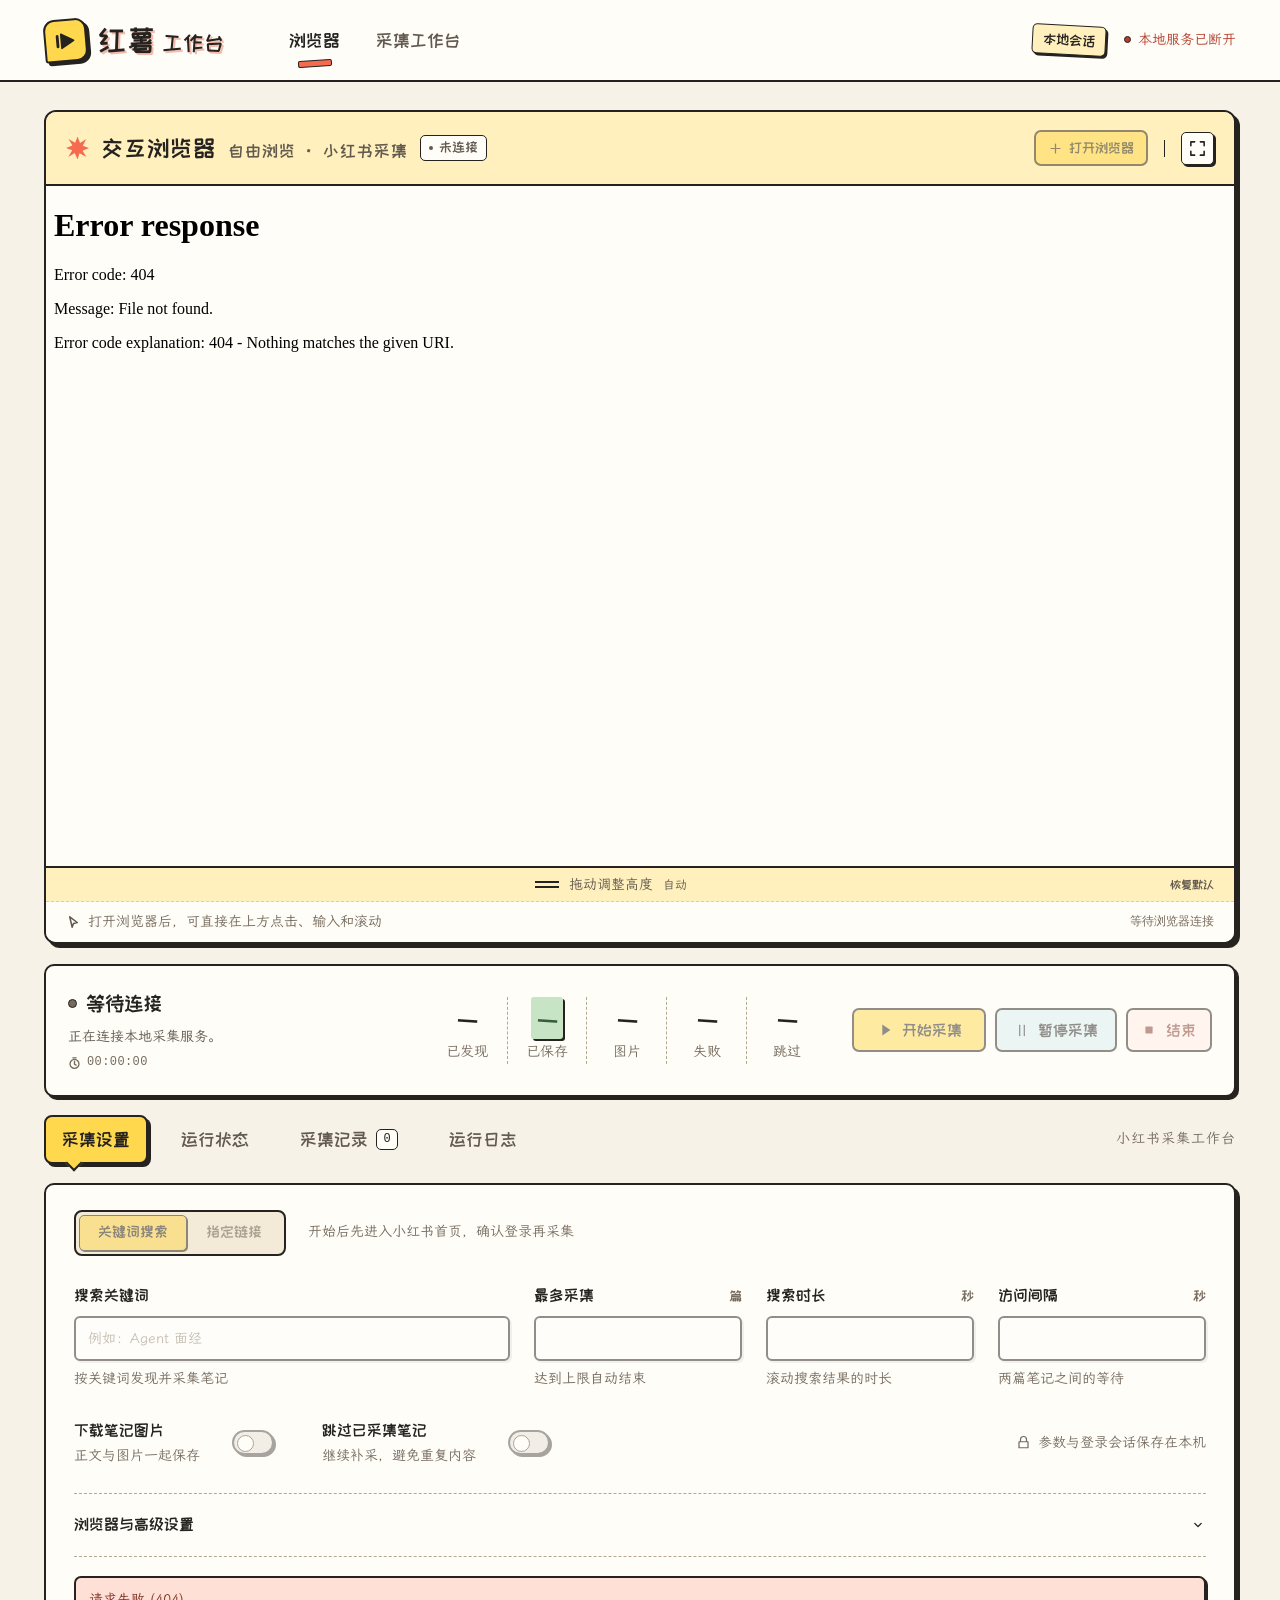
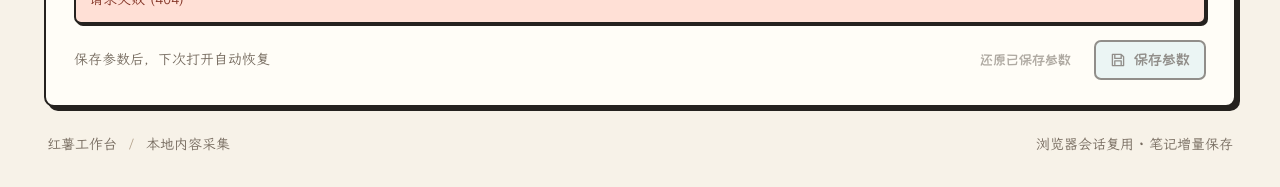
==== commit 6313092c: "fix: verify XHS login before collection" ====
--- a/static/index.html
+++ b/static/index.html
@@ -8,8 +8,8 @@
   <title>小红书采集工作台</title>
   <link rel="icon" href="data:image/svg+xml,%3Csvg xmlns='http://www.w3.org/2000/svg' viewBox='0 0 32 32'%3E%3Crect x='2' y='2' width='28' height='28' rx='7' fill='%23ffd84d' stroke='%2325221f' stroke-width='3'/%3E%3Cpath d='m12 9 11 7-11 7Z' fill='%2325221f'/%3E%3C/svg%3E">
   <link rel="stylesheet" href="/static/typography.css">
-  <link rel="stylesheet" href="/static/app.css">
-  <script defer src="/static/app.js?v=3.2.2"></script>
+  <link rel="stylesheet" href="/static/app.css?v=3.3.0">
+  <script defer src="/static/app.js?v=3.3.0"></script>
 </head>
 <body>
   <header class="app-header">
@@ -23,7 +23,7 @@
   <main class="workspace">
     <section class="browser-panel" id="browser-section" aria-labelledby="browser-title">
       <div class="browser-heading">
-        <div class="browser-heading-title"><span class="browser-brand-dot" aria-hidden="true"></span><h1 id="browser-title">交互浏览器<span>自由浏览 · 小红书采集</span></h1><span class="live-label" id="live-label"><i aria-hidden="true"></i>未连接</span></div>
+        <div class="browser-heading-title"><span class="browser-brand-dot" aria-hidden="true"></span><h1 id="browser-title">交互浏览器<span>自由浏览 · 小红书采集</span></h1><span class="live-label" id="live-label"><i aria-hidden="true"></i>未连接</span><span class="network-label direct" id="network-mode" hidden>直连网络</span></div>
         <div class="browser-heading-actions"><button type="button" class="button compact primary" id="open-browser"><svg viewBox="0 0 20 20" aria-hidden="true"><path d="M10 4v12M4 10h12"/></svg>打开浏览器</button><button type="button" class="button compact secondary" id="takeover-browser" hidden><svg viewBox="0 0 20 20" aria-hidden="true"><path d="m5 3 10 7-5 1-2 5Z"/></svg>接管操作</button><button type="button" class="text-button browser-close" id="close-browser" hidden>关闭浏览器</button><span class="action-divider" aria-hidden="true"></span><button type="button" class="icon-button" id="fullscreen" aria-label="全屏操作浏览器" title="全屏操作"><svg viewBox="0 0 20 20" aria-hidden="true"><path d="M7 3H3v4m10-4h4v4M3 13v4h4m10-4v4h-4"/></svg></button></div>
       </div>
       <div class="browser-embed-wrap" id="browser-embed-wrap"><iframe id="browser-embed" src="/browser?v=3.2.2" title="内嵌交互浏览器，可访问网页、点击、输入和滚动" allow="clipboard-read; clipboard-write; fullscreen" allowfullscreen></iframe></div>
@@ -43,14 +43,14 @@
       <div class="console-heading"><div class="tabs" role="tablist" aria-label="采集工作区"><button id="settings-tab" data-workspace-tab="settings" type="button" role="tab" aria-selected="true" aria-controls="settings-panel" class="active">采集设置</button><button id="status-tab" data-workspace-tab="status" type="button" role="tab" aria-selected="false" aria-controls="status-panel" tabindex="-1">运行状态</button><button id="results-tab" data-workspace-tab="results" type="button" role="tab" aria-selected="false" aria-controls="results-panel" tabindex="-1">采集记录 <span id="result-total">0</span></button><button id="logs-tab" data-workspace-tab="logs" type="button" role="tab" aria-selected="false" aria-controls="logs-panel" tabindex="-1">运行日志 <span class="log-indicator" id="log-indicator" aria-hidden="true"></span></button></div><span class="console-caption">小红书采集工作台</span></div>
       <div id="settings-panel" class="console-panel" role="tabpanel" aria-labelledby="settings-tab">
         <form id="config-form">
-          <div class="settings-topline"><div class="segmented" role="group" aria-label="采集模式"><button type="button" class="selected" data-mode="search" aria-pressed="true">关键词搜索</button><button type="button" data-mode="urls" aria-pressed="false">指定链接</button></div><p class="settings-caption">配置参数后，点击上方「开始采集」</p></div>
+          <div class="settings-topline"><div class="segmented" role="group" aria-label="采集模式"><button type="button" class="selected" data-mode="search" aria-pressed="true">关键词搜索</button><button type="button" data-mode="urls" aria-pressed="false">指定链接</button></div><p class="settings-caption">开始后先进入小红书首页，确认登录再采集</p></div>
           <fieldset class="source-fields"><legend class="sr-only">采集参数</legend><div class="config-grid"><div id="keyword-group" class="field keyword-field"><label for="keyword" id="keyword-label">搜索关键词</label><input id="keyword" name="keyword" type="text" placeholder="例如：Agent 面经" maxlength="80" autocomplete="off" required><span class="field-help" id="keyword-help">按关键词发现并采集笔记</span></div><div class="field"><label for="max_notes">最多采集<span>篇</span></label><input id="max_notes" name="max_notes" type="number" min="1" max="500" step="1" required><span class="field-help">达到上限自动结束</span></div><div class="field" id="search-time-group"><label for="search_seconds">搜索时长<span>秒</span></label><input id="search_seconds" name="search_seconds" type="number" min="1" max="3600" step="1" required><span class="field-help">滚动搜索结果的时长</span></div><div class="field"><label for="interval_seconds">访问间隔<span>秒</span></label><input id="interval_seconds" name="interval_seconds" type="number" min="1" max="60" step="0.5" required><span class="field-help">两篇笔记之间的等待</span></div></div><div id="urls-group" class="field urls-field" hidden><label for="urls">笔记链接</label><textarea id="urls" name="urls" rows="5" spellcheck="false" placeholder="粘贴小红书笔记链接，每行一个"></textarea><span class="field-help">保留链接中的完整参数，支持一次导入多篇笔记。</span></div></fieldset>
           <div class="capture-options"><label class="switch-row" for="download_images"><span>下载笔记图片<small>正文与图片一起保存</small></span><input id="download_images" name="download_images" type="checkbox" role="switch"><i aria-hidden="true"></i></label><label class="switch-row" for="skip_existing"><span>跳过已采集笔记<small>继续补采，避免重复内容</small></span><input id="skip_existing" name="skip_existing" type="checkbox" role="switch"><i aria-hidden="true"></i></label><div class="capture-note"><svg viewBox="0 0 20 20" aria-hidden="true"><path d="M6 9V6a4 4 0 0 1 8 0v3M4 9h12v8H4Z"/></svg><span>参数与登录会话保存在本机</span></div></div>
-          <details class="advanced"><summary><span>浏览器与高级设置</span><svg viewBox="0 0 20 20" aria-hidden="true"><path d="m6 8 4 4 4-4"/></svg></summary><div class="advanced-grid"><div class="field"><label for="browser">浏览器内核</label><select id="browser" name="browser"><option value="auto">自动选择</option><option value="chrome">Google Chrome</option><option value="edge">Microsoft Edge</option></select></div><div class="field"><label for="page_timeout">页面超时<span>秒</span></label><input id="page_timeout" name="page_timeout" type="number" min="5" max="120" step="1" required></div><div class="field"><label for="retries">失败重试<span>次</span></label><input id="retries" name="retries" type="number" min="0" max="3" step="1" required></div><div class="field"><label for="naming">图片命名方式</label><select id="naming" name="naming"><option value="title">笔记标题</option><option value="id">笔记 ID</option><option value="content">笔记正文</option></select></div></div><label class="switch-row browser-option" for="headless"><span>页内运行<small>开启时直接在本页操作；关闭后同时显示独立浏览器窗口，下次启动生效</small></span><input id="headless" name="headless" type="checkbox" role="switch" checked><i aria-hidden="true"></i></label></details>
+          <details class="advanced"><summary><span>浏览器与高级设置</span><svg viewBox="0 0 20 20" aria-hidden="true"><path d="m6 8 4 4 4-4"/></svg></summary><div class="advanced-grid"><div class="field"><label for="browser">浏览器内核</label><select id="browser" name="browser"><option value="auto">自动选择</option><option value="chrome">Google Chrome</option><option value="edge">Microsoft Edge</option></select></div><div class="field"><label for="page_timeout">页面超时<span>秒</span></label><input id="page_timeout" name="page_timeout" type="number" min="5" max="120" step="1" required></div><div class="field"><label for="retries">失败重试<span>次</span></label><input id="retries" name="retries" type="number" min="0" max="3" step="1" required></div><div class="field"><label for="naming">图片命名方式</label><select id="naming" name="naming"><option value="title">笔记标题</option><option value="id">笔记 ID</option><option value="content">笔记正文</option></select></div></div><div class="browser-option-list"><label class="switch-row browser-option" for="headless"><span>页内运行<small>开启时直接在本页操作；关闭后同时显示独立浏览器窗口，下次启动生效</small></span><input id="headless" name="headless" type="checkbox" role="switch" checked><i aria-hidden="true"></i></label><label class="switch-row browser-option network-option" for="direct_connection"><span>直连网络<small>默认忽略系统 HTTP/HTTPS 代理；VPN/TUN 出口不受此项控制</small></span><input id="direct_connection" name="direct_connection" type="checkbox" role="switch" checked><i aria-hidden="true"></i></label></div></details>
           <div class="settings-footer"><p class="inline-error" id="form-error" role="alert" hidden></p><span class="settings-note">保存参数后，下次打开自动恢复</span><div class="save-row"><button class="text-button" id="reset-config" type="button">还原已保存参数</button><button class="button secondary" id="save-config" type="button"><svg viewBox="0 0 20 20" aria-hidden="true"><path d="M4 3h10l3 3v11H3V3Zm2 0v5h8V3M6 17v-6h8v6"/></svg>保存参数</button></div></div>
         </form>
       </div>
-      <div id="status-panel" class="console-panel" role="tabpanel" aria-labelledby="status-tab" hidden><div class="progress-section"><div class="subheading"><h2>任务进度</h2><span id="progress-label">未开始</span></div><div class="progress-track" role="progressbar" id="progress-track" aria-label="处理进度" aria-valuemin="0" aria-valuemax="100" aria-valuenow="0"><div id="progress-fill"></div></div><ol class="steps"><li data-step="browser"><span class="step-marker">1</span><div><strong>准备浏览器</strong><small>连接浏览器与登录账号</small></div><span class="step-result"></span></li><li data-step="search"><span class="step-marker">2</span><div><strong>发现内容</strong><small>检索关键词或导入链接</small></div><span class="step-result"></span></li><li data-step="collect"><span class="step-marker">3</span><div><strong>采集与整理</strong><small>提取正文并保存图片</small></div><span class="step-result"></span></li><li data-step="export"><span class="step-marker">4</span><div><strong>完成与导出</strong><small>保存本地内容资料库</small></div><span class="step-result"></span></li></ol></div><div class="status-detail-row"><div class="current-task" id="current-task"><span class="detail-label">当前笔记</span><p id="current-note">暂无正在处理的笔记</p></div><div class="login-guidance" id="login-guidance"><svg viewBox="0 0 20 20" aria-hidden="true"><circle cx="10" cy="10" r="7"/><path d="M10 9v5M10 6v.5"/></svg><p><strong>在上方浏览器完成登录</strong>使用小红书 App 扫码。需要验证时，采集会暂停，完成后点击「继续采集」。</p></div></div></div>
+      <div id="status-panel" class="console-panel" role="tabpanel" aria-labelledby="status-tab" hidden><div class="progress-section"><div class="subheading"><h2>任务进度</h2><span id="progress-label">未开始</span></div><div class="progress-track" role="progressbar" id="progress-track" aria-label="处理进度" aria-valuemin="0" aria-valuemax="100" aria-valuenow="0"><div id="progress-fill"></div></div><ol class="steps"><li data-step="browser"><span class="step-marker">1</span><div><strong>进入小红书首页</strong><small>打开首页并核对真实登录状态</small></div><span class="step-result"></span></li><li data-step="search"><span class="step-marker">2</span><div><strong>发现内容</strong><small>检索关键词或导入链接</small></div><span class="step-result"></span></li><li data-step="collect"><span class="step-marker">3</span><div><strong>采集与整理</strong><small>提取正文并保存图片</small></div><span class="step-result"></span></li><li data-step="export"><span class="step-marker">4</span><div><strong>完成与导出</strong><small>保存本地内容资料库</small></div><span class="step-result"></span></li></ol></div><div class="status-detail-row"><div class="current-task" id="current-task"><span class="detail-label">当前笔记</span><p id="current-note">暂无正在处理的笔记</p></div><div class="login-guidance" id="login-guidance"><svg viewBox="0 0 20 20" aria-hidden="true"><circle cx="10" cy="10" r="7"/><path d="M10 9v5M10 6v.5"/></svg><p><strong>登录确认不会再跳过</strong>开始采集会先停在小红书首页；只有检测到本机登录会话后才继续搜索。需要验证时，处理完成后点击「已处理，继续」。</p></div></div></div>
       <div id="results-panel" class="console-panel records-panel" role="tabpanel" aria-labelledby="results-tab" hidden><div class="records-heading"><p>本次任务采集的笔记</p><div id="export-links" class="export-links"></div></div><div class="table-wrapper"><table><thead><tr><th>笔记内容</th><th>类型</th><th>图片</th><th>状态</th><th><span class="sr-only">查看原文</span></th></tr></thead><tbody id="results-body"></tbody></table></div><div class="activity-empty" id="results-empty"><span class="empty-icon" aria-hidden="true"><svg viewBox="0 0 32 32"><path d="M10 5H6v23h20V5h-4M12 3h8v5h-8Zm-1 11h10m-10 5h10m-10 5h6"/></svg></span><strong>暂无采集记录</strong><p>开始任务后，笔记内容与导出文件会出现在这里。</p></div></div>
       <div id="logs-panel" class="console-panel log-panel" role="tabpanel" aria-labelledby="logs-tab" hidden><div class="records-heading"><p>浏览器操作、采集进度与异常记录</p><span class="log-caption">随任务实时更新</span></div><div id="logs-list" class="logs-list" aria-live="off"></div><div class="activity-empty" id="logs-empty"><span class="empty-icon" aria-hidden="true"><svg viewBox="0 0 32 32"><rect x="4" y="5" width="24" height="22" rx="3"/><path d="m9 12 4 4-4 4m8 0h6"/></svg></span><strong>等待运行事件</strong><p>打开浏览器或启动采集后，运行日志将显示在这里。</p></div></div>
     </section>
--- a/static/app.css
+++ b/static/app.css
@@ -259,7 +259,7 @@
 color:var(--muted);
 font-weight:400;
 margin-left:12px}
-.live-label{
+.live-label,.network-label{
 display:flex;
 align-items:center;
 gap:6px;
@@ -279,6 +279,15 @@
 color:#355e3e;
 background:var(--mint);
 border-color:var(--ink)}
+.network-label{
+color:#69521e;
+background:#fff4bd}
+.network-label.direct{
+color:#234e39;
+background:var(--mint)}
+.network-label.system{
+color:#76522a;
+background:#ffe4bd}
 .browser-heading-actions{
 display:flex;
 align-items:center;
@@ -829,11 +838,23 @@
 grid-template-columns:minmax(220px,1.3fr) repeat(2,minmax(140px,1fr)) minmax(180px,1.2fr);
 gap:24px;
 padding:2px 0 23px}
+.browser-option-list{
+display:flex;
+align-items:stretch;
+flex-wrap:wrap;
+gap:14px 28px;
+padding-bottom:22px}
 .browser-option{
-width:fit-content;
+width:min(100%,560px);
 max-width:100%;
-padding-bottom:22px;
 gap:28px}
+.browser-option-list .browser-option{
+padding:12px 14px;
+border:1px dashed #b6a790;
+border-radius:8px;
+background:color-mix(in srgb,var(--raised) 62%,transparent)}
+.browser-option-list .browser-option>span{
+flex:1}
 .settings-footer{
 display:flex;
 align-items:center;
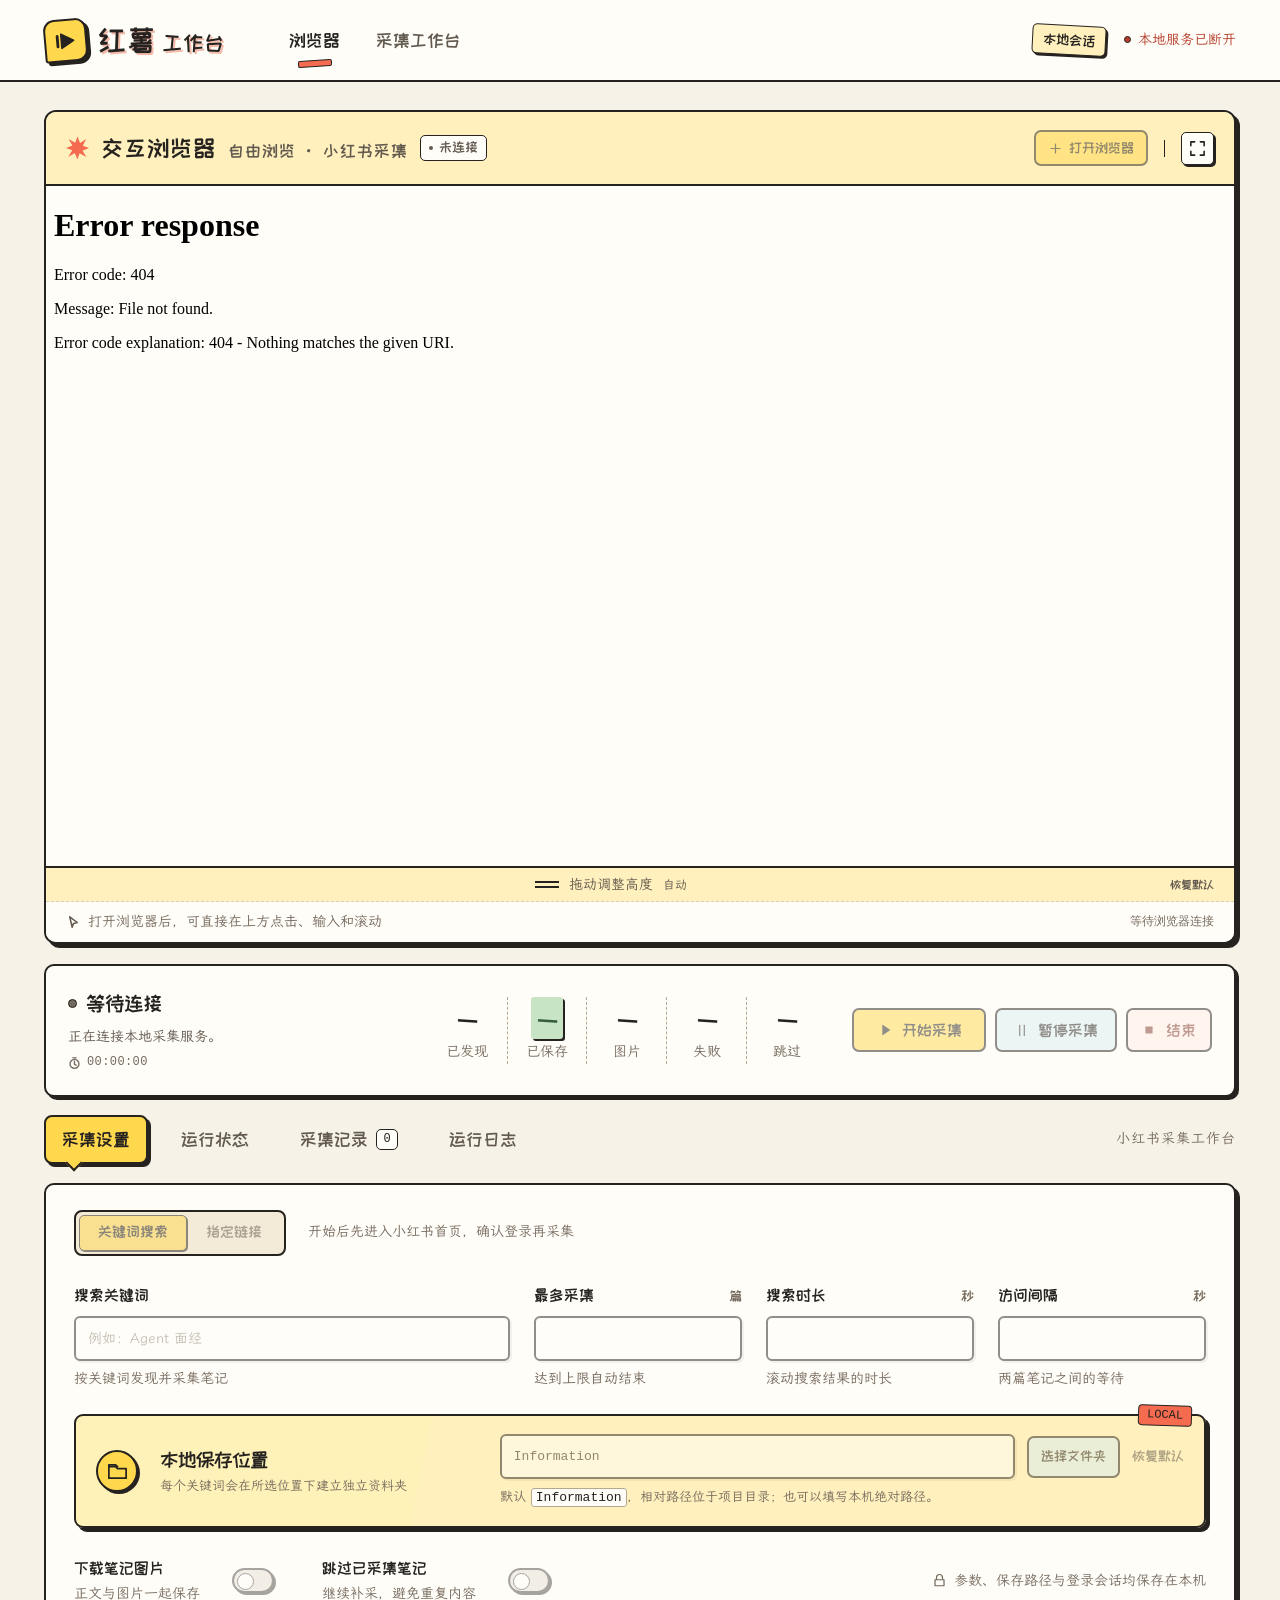
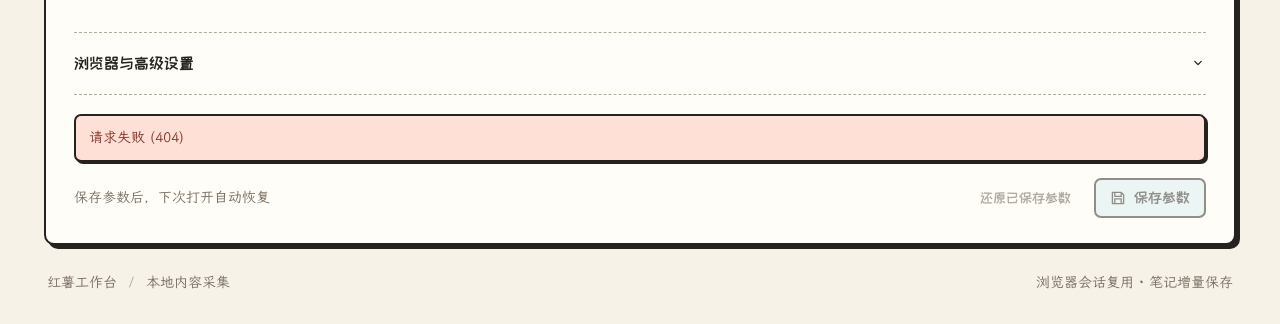
==== commit a2458677: "feat: add configurable local output directory" ====
--- a/static/index.html
+++ b/static/index.html
@@ -8,8 +8,8 @@
   <title>小红书采集工作台</title>
   <link rel="icon" href="data:image/svg+xml,%3Csvg xmlns='http://www.w3.org/2000/svg' viewBox='0 0 32 32'%3E%3Crect x='2' y='2' width='28' height='28' rx='7' fill='%23ffd84d' stroke='%2325221f' stroke-width='3'/%3E%3Cpath d='m12 9 11 7-11 7Z' fill='%2325221f'/%3E%3C/svg%3E">
   <link rel="stylesheet" href="/static/typography.css">
-  <link rel="stylesheet" href="/static/app.css?v=3.3.0">
-  <script defer src="/static/app.js?v=3.3.0"></script>
+  <link rel="stylesheet" href="/static/app.css?v=3.4.0">
+  <script defer src="/static/app.js?v=3.4.0"></script>
 </head>
 <body>
   <header class="app-header">
@@ -45,8 +45,9 @@
         <form id="config-form">
           <div class="settings-topline"><div class="segmented" role="group" aria-label="采集模式"><button type="button" class="selected" data-mode="search" aria-pressed="true">关键词搜索</button><button type="button" data-mode="urls" aria-pressed="false">指定链接</button></div><p class="settings-caption">开始后先进入小红书首页，确认登录再采集</p></div>
           <fieldset class="source-fields"><legend class="sr-only">采集参数</legend><div class="config-grid"><div id="keyword-group" class="field keyword-field"><label for="keyword" id="keyword-label">搜索关键词</label><input id="keyword" name="keyword" type="text" placeholder="例如：Agent 面经" maxlength="80" autocomplete="off" required><span class="field-help" id="keyword-help">按关键词发现并采集笔记</span></div><div class="field"><label for="max_notes">最多采集<span>篇</span></label><input id="max_notes" name="max_notes" type="number" min="1" max="500" step="1" required><span class="field-help">达到上限自动结束</span></div><div class="field" id="search-time-group"><label for="search_seconds">搜索时长<span>秒</span></label><input id="search_seconds" name="search_seconds" type="number" min="1" max="3600" step="1" required><span class="field-help">滚动搜索结果的时长</span></div><div class="field"><label for="interval_seconds">访问间隔<span>秒</span></label><input id="interval_seconds" name="interval_seconds" type="number" min="1" max="60" step="0.5" required><span class="field-help">两篇笔记之间的等待</span></div></div><div id="urls-group" class="field urls-field" hidden><label for="urls">笔记链接</label><textarea id="urls" name="urls" rows="5" spellcheck="false" placeholder="粘贴小红书笔记链接，每行一个"></textarea><span class="field-help">保留链接中的完整参数，支持一次导入多篇笔记。</span></div></fieldset>
-          <div class="capture-options"><label class="switch-row" for="download_images"><span>下载笔记图片<small>正文与图片一起保存</small></span><input id="download_images" name="download_images" type="checkbox" role="switch"><i aria-hidden="true"></i></label><label class="switch-row" for="skip_existing"><span>跳过已采集笔记<small>继续补采，避免重复内容</small></span><input id="skip_existing" name="skip_existing" type="checkbox" role="switch"><i aria-hidden="true"></i></label><div class="capture-note"><svg viewBox="0 0 20 20" aria-hidden="true"><path d="M6 9V6a4 4 0 0 1 8 0v3M4 9h12v8H4Z"/></svg><span>参数与登录会话保存在本机</span></div></div>
-          <details class="advanced"><summary><span>浏览器与高级设置</span><svg viewBox="0 0 20 20" aria-hidden="true"><path d="m6 8 4 4 4-4"/></svg></summary><div class="advanced-grid"><div class="field"><label for="browser">浏览器内核</label><select id="browser" name="browser"><option value="auto">自动选择</option><option value="chrome">Google Chrome</option><option value="edge">Microsoft Edge</option></select></div><div class="field"><label for="page_timeout">页面超时<span>秒</span></label><input id="page_timeout" name="page_timeout" type="number" min="5" max="120" step="1" required></div><div class="field"><label for="retries">失败重试<span>次</span></label><input id="retries" name="retries" type="number" min="0" max="3" step="1" required></div><div class="field"><label for="naming">图片命名方式</label><select id="naming" name="naming"><option value="title">笔记标题</option><option value="id">笔记 ID</option><option value="content">笔记正文</option></select></div></div><div class="browser-option-list"><label class="switch-row browser-option" for="headless"><span>页内运行<small>开启时直接在本页操作；关闭后同时显示独立浏览器窗口，下次启动生效</small></span><input id="headless" name="headless" type="checkbox" role="switch" checked><i aria-hidden="true"></i></label><label class="switch-row browser-option network-option" for="direct_connection"><span>直连网络<small>默认忽略系统 HTTP/HTTPS 代理；VPN/TUN 出口不受此项控制</small></span><input id="direct_connection" name="direct_connection" type="checkbox" role="switch" checked><i aria-hidden="true"></i></label></div></details>
+          <div class="storage-path-card"><div class="storage-stamp" aria-hidden="true"><svg viewBox="0 0 24 24"><path d="M3 7h7l2 2h9v10H3Z"/><path d="M3 7V5h7l2 2"/></svg></div><div class="storage-copy"><label for="output_dir">本地保存位置</label><span>每个关键词会在所选位置下建立独立资料夹</span></div><div class="storage-path-control"><input id="output_dir" name="output_dir" type="text" value="Information" maxlength="1024" spellcheck="false" required aria-describedby="output-dir-help"><div class="storage-actions"><button class="button compact secondary path-button" id="choose-output-dir" type="button">选择文件夹</button><button class="text-button" id="default-output-dir" type="button">恢复默认</button></div><small id="output-dir-help">默认 <code>Information</code>，相对路径位于项目目录；也可以填写本机绝对路径。</small></div></div>
+          <div class="capture-options"><label class="switch-row" for="download_images"><span>下载笔记图片<small>正文与图片一起保存</small></span><input id="download_images" name="download_images" type="checkbox" role="switch"><i aria-hidden="true"></i></label><label class="switch-row" for="skip_existing"><span>跳过已采集笔记<small>继续补采，避免重复内容</small></span><input id="skip_existing" name="skip_existing" type="checkbox" role="switch"><i aria-hidden="true"></i></label><div class="capture-note"><svg viewBox="0 0 20 20" aria-hidden="true"><path d="M6 9V6a4 4 0 0 1 8 0v3M4 9h12v8H4Z"/></svg><span>参数、保存路径与登录会话均保存在本机</span></div></div>
+          <details class="advanced"><summary><span>浏览器与高级设置</span><svg viewBox="0 0 20 20" aria-hidden="true"><path d="m6 8 4 4 4-4"/></svg></summary><div class="advanced-grid"><div class="field"><label for="browser">浏览器内核</label><select id="browser" name="browser"><option value="auto">自动选择</option><option value="chrome">Google Chrome</option><option value="edge">Microsoft Edge</option></select></div><div class="field"><label for="page_timeout">页面超时<span>秒</span></label><input id="page_timeout" name="page_timeout" type="number" min="5" max="120" step="1" required></div><div class="field"><label for="retries">失败重试<span>次</span></label><input id="retries" name="retries" type="number" min="0" max="3" step="1" required></div><div class="field"><label for="naming">图片命名方式</label><select id="naming" name="naming"><option value="title">笔记标题</option><option value="id">笔记 ID</option><option value="content">笔记正文</option></select></div></div><div class="browser-option-list"><label class="switch-row browser-option" for="headless"><span>仅在页内显示<small>使用屏幕外普通浏览器串流，不启用无头模式；关闭后同时显示独立窗口</small></span><input id="headless" name="headless" type="checkbox" role="switch" checked><i aria-hidden="true"></i></label><label class="switch-row browser-option network-option" for="direct_connection"><span>直连网络<small>默认忽略系统 HTTP/HTTPS 代理；VPN/TUN 出口不受此项控制</small></span><input id="direct_connection" name="direct_connection" type="checkbox" role="switch" checked><i aria-hidden="true"></i></label></div></details>
           <div class="settings-footer"><p class="inline-error" id="form-error" role="alert" hidden></p><span class="settings-note">保存参数后，下次打开自动恢复</span><div class="save-row"><button class="text-button" id="reset-config" type="button">还原已保存参数</button><button class="button secondary" id="save-config" type="button"><svg viewBox="0 0 20 20" aria-hidden="true"><path d="M4 3h10l3 3v11H3V3Zm2 0v5h8V3M6 17v-6h8v6"/></svg>保存参数</button></div></div>
         </form>
       </div>
--- a/static/app.css
+++ b/static/app.css
@@ -735,6 +735,79 @@
 line-height:1.6}
 .urls-field{
 margin-top:23px}
+.storage-path-card{
+position:relative;
+display:grid;
+grid-template-columns:auto minmax(180px,.72fr) minmax(360px,1.55fr);
+align-items:center;
+gap:17px 22px;
+padding:18px 20px;
+margin-top:24px;
+border:2px solid var(--ink);
+border-radius:9px;
+background:linear-gradient(102deg,#fff2b9 0 31%,var(--raised) 31% 100%);
+box-shadow:4px 4px 0 var(--ink)}
+.storage-path-card:after{
+content:"LOCAL";
+position:absolute;
+right:12px;
+top:-11px;
+padding:1px 8px;
+border:1.5px solid var(--ink);
+border-radius:4px;
+background:var(--coral);
+color:var(--ink);
+font:12px/1.45 var(--mono);
+transform:rotate(2deg)}
+.storage-stamp{
+width:42px;
+height:42px;
+display:grid;
+place-items:center;
+border:2px solid var(--ink);
+border-radius:50%;
+background:var(--orange);
+box-shadow:2px 2px 0 var(--ink)}
+.storage-stamp svg{
+width:23px;
+height:23px;
+fill:none;
+stroke:currentColor;
+stroke-width:1.8;
+stroke-linejoin:round}
+.storage-copy{
+display:flex;
+flex-direction:column;
+gap:3px}
+.storage-copy label{
+font:20px/1.35 var(--font-display);
+color:var(--ink)}
+.storage-copy span,.storage-path-control small{
+font-size:13px;
+line-height:1.55;
+color:var(--dim)}
+.storage-path-control{
+display:grid;
+grid-template-columns:minmax(220px,1fr) auto;
+gap:8px 12px;
+align-items:center}
+.storage-path-control input{
+font-family:var(--mono);
+font-size:13px}
+.storage-path-control small{
+grid-column:1/-1}
+.storage-path-control code{
+padding:1px 4px;
+border:1px solid #b6a790;
+border-radius:3px;
+background:var(--panel);
+color:var(--text)}
+.storage-actions{
+display:flex;
+align-items:center;
+gap:12px}
+.path-button{
+min-height:42px}
 .capture-options{
 display:flex;
 align-items:center;
@@ -1281,6 +1354,8 @@
 .config-grid{
 grid-template-columns:minmax(220px,1.6fr) repeat(3,minmax(115px,1fr));
 gap:20px}
+.storage-path-card{
+grid-template-columns:auto minmax(170px,.65fr) minmax(320px,1.35fr)}
 .capture-options{
 gap:34px}
 .capture-note{
@@ -1331,6 +1406,11 @@
 grid-template-columns:repeat(2,1fr)}
 .keyword-field{
 grid-column:1/-1}
+.storage-path-card{
+grid-template-columns:auto 1fr;
+background:linear-gradient(102deg,#fff2b9 0 44%,var(--raised) 44% 100%)}
+.storage-path-control{
+grid-column:1/-1}
 .capture-options{
 flex-wrap:wrap;
 gap:20px 45px}
@@ -1536,6 +1616,19 @@
 font-size:14px}
 .field-help{
 font-size:14px}
+.storage-path-card{
+grid-template-columns:auto 1fr;
+gap:14px;
+padding:17px 15px;
+background:var(--raised)}
+.storage-copy label{
+font-size:18px}
+.storage-path-control{
+grid-template-columns:1fr}
+.storage-actions,.storage-path-control small{
+grid-column:1}
+.storage-actions{
+justify-content:space-between}
 .capture-options{
 display:flex;
 flex-direction:column;
